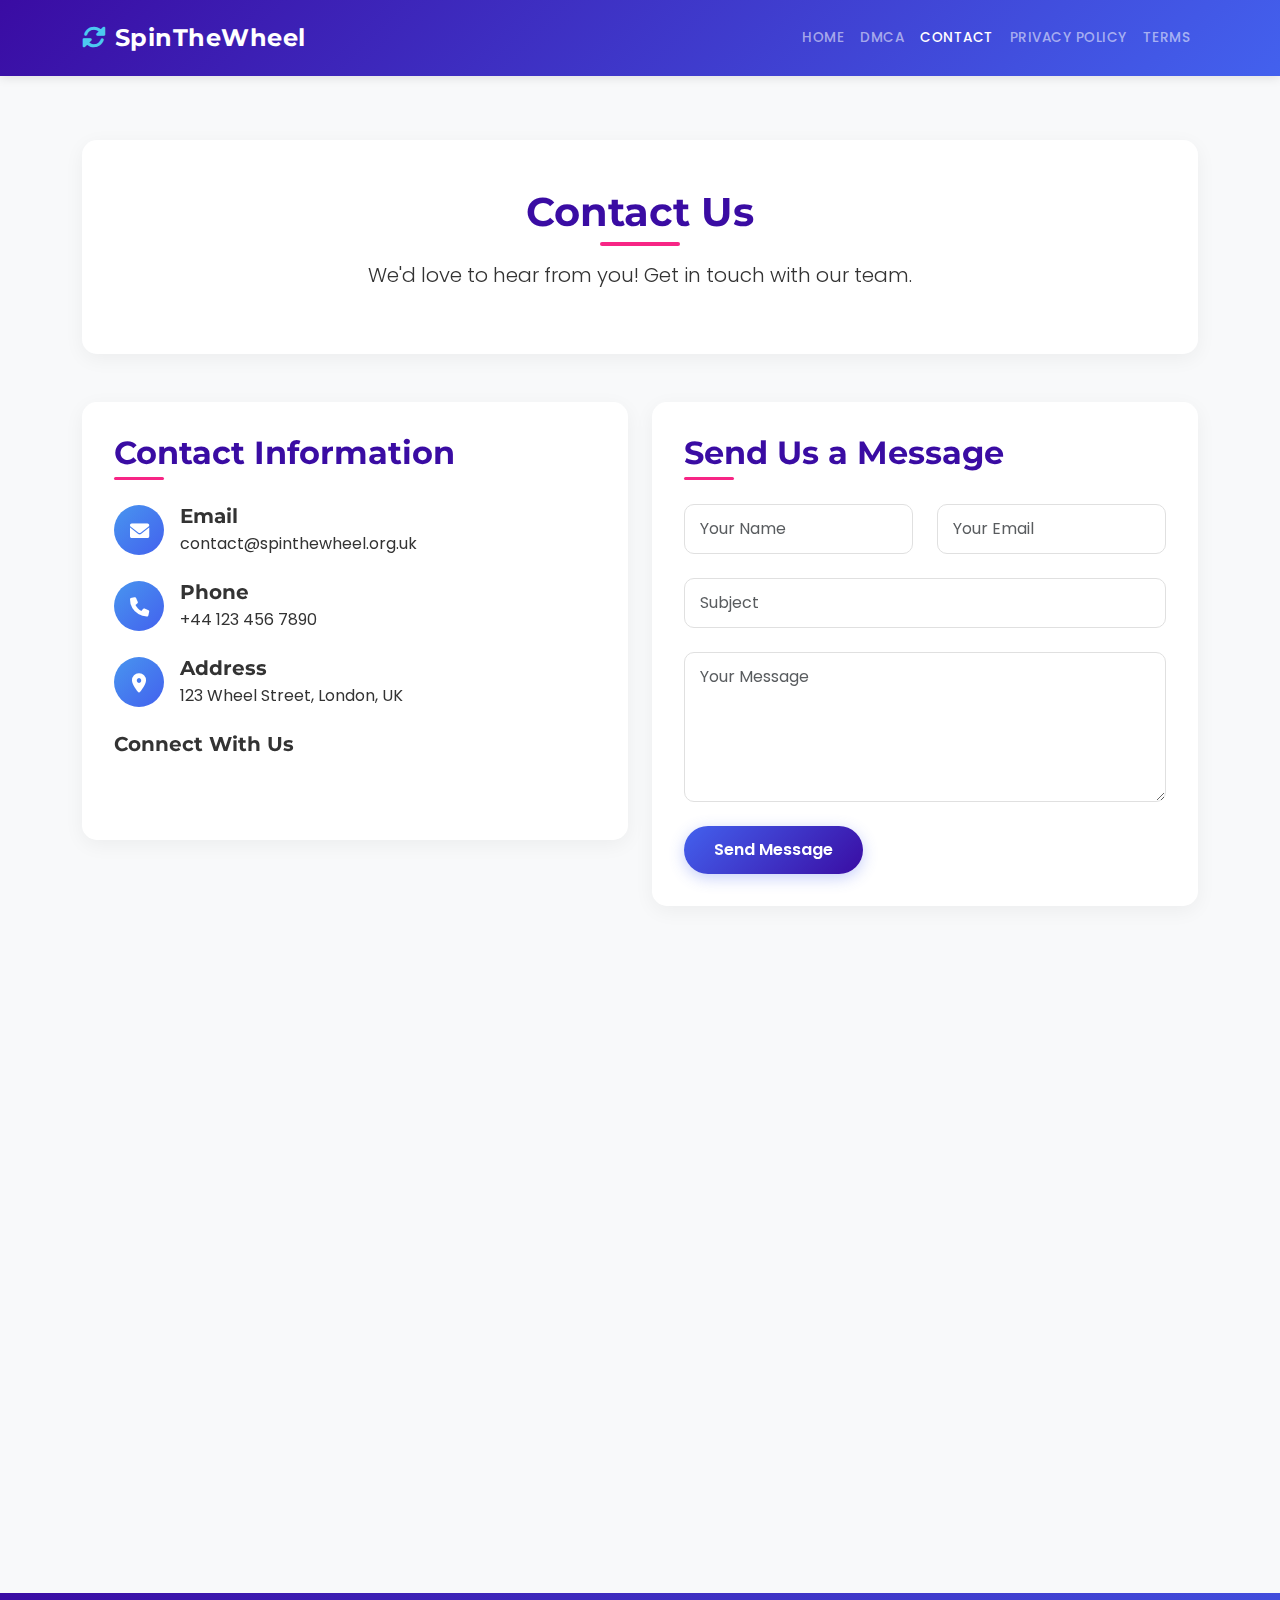
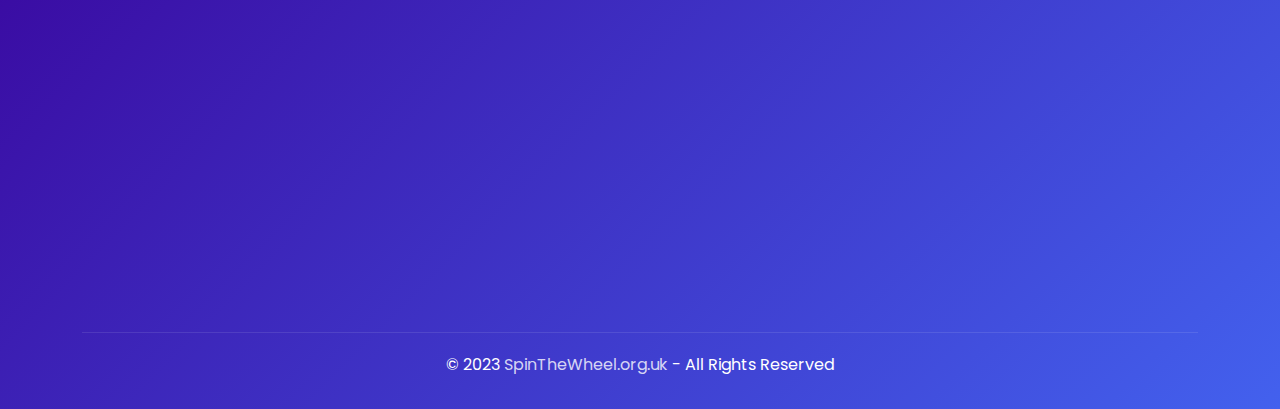
==== contact.html @ 1ef27ba3 "Commit6" ====
<!DOCTYPE html>
<html lang="en">
<head>
    <meta charset="UTF-8">
    <meta name="viewport" content="width=device-width, initial-scale=1.0">
    <title>Contact Us - SpinTheWheel</title>
    <meta name="description" content="Get in touch with the SpinTheWheel team. We're here to help with any questions or feedback you may have.">
    
    <!-- Favicon -->
    <link rel="icon" type="image/png" href="/favicon.png">
    
    <!-- Open Graph / Facebook -->
    <meta property="og:type" content="website">
    <meta property="og:url" content="https://spinthewheel.org.uk/contact">
    <meta property="og:title" content="Contact Us - SpinTheWheel">
    <meta property="og:description" content="Get in touch with the SpinTheWheel team. We're here to help with any questions or feedback you may have.">
    <meta property="og:image" content="https://spinthewheel.org.uk/wheel-preview.jpg">
    
    <!-- Google Fonts -->
    <link rel="preconnect" href="https://fonts.googleapis.com">
    <link rel="preconnect" href="https://fonts.gstatic.com" crossorigin>
    <link href="https://fonts.googleapis.com/css2?family=Montserrat:wght@400;500;600;700&family=Poppins:wght@300;400;500;600;700&display=swap" rel="stylesheet">
    
    <!-- Bootstrap CSS -->
    <link href="https://cdn.jsdelivr.net/npm/bootstrap@5.3.0-alpha1/dist/css/bootstrap.min.css" rel="stylesheet">
    
    <!-- Font Awesome for icons -->
    <link rel="stylesheet" href="https://cdnjs.cloudflare.com/ajax/libs/font-awesome/6.0.0/css/all.min.css">
    
    <!-- AOS Animation Library -->
    <link href="https://unpkg.com/aos@2.3.1/dist/aos.css" rel="stylesheet">
    
    <style>
        :root {
            --primary-color: #4361ee;
            --primary-light: #4895ef;
            --primary-dark: #3a0ca3;
            --secondary-color: #4cc9f0;
            --accent-color: #f72585;
            --light-color: #f8f9fa;
            --dark-color: #212529;
            --gray-color: #6c757d;
            --success-color: #4CAF50;
        }
        
        body {
            font-family: 'Poppins', sans-serif;
            display: flex;
            flex-direction: column;
            min-height: 100vh;
            color: #333;
            background-color: #f8f9fa;
        }
        
        h1, h2, h3, h4, h5, h6, .navbar-brand {
            font-family: 'Montserrat', sans-serif;
            font-weight: 700;
        }
        
        .navbar {
            box-shadow: 0 2px 10px rgba(0,0,0,0.1);
            padding: 15px 0;
            background: linear-gradient(135deg, var(--primary-dark), var(--primary-color));
        }
        
        .navbar-brand {
            font-weight: 700;
            font-size: 1.5rem;
            letter-spacing: 0.5px;
        }
        
        .navbar-brand .wheel-icon {
            color: var(--secondary-color);
            margin-right: 8px;
        }
        
        .nav-link {
            font-weight: 500;
            text-transform: uppercase;
            font-size: 0.85rem;
            letter-spacing: 0.5px;
            padding: 0.5rem 1rem;
            transition: all 0.3s ease;
        }
        
        .nav-link:hover {
            color: var(--secondary-color) !important;
        }
        
        .main-content {
            flex: 1;
            padding: 4rem 0;
        }
        
        .page-header {
            background: linear-gradient(rgba(255,255,255,0.9), rgba(255,255,255,0.9)), 
                        url('https://images.unsplash.com/photo-1553481187-be93c21490a9?ixlib=rb-1.2.1&auto=format&fit=crop&w=1350&q=80');
            background-size: cover;
            background-position: center;
            padding: 3rem 0;
            border-radius: 15px;
            box-shadow: 0 5px 20px rgba(0,0,0,0.05);
            margin-bottom: 3rem;
            text-align: center;
        }
        
        .page-title {
            color: var(--primary-dark);
            margin-bottom: 1.5rem;
            font-weight: 700;
            position: relative;
            display: inline-block;
        }
        
        .page-title:after {
            content: '';
            position: absolute;
            bottom: -10px;
            left: 50%;
            transform: translateX(-50%);
            width: 80px;
            height: 4px;
            background: var(--accent-color);
            border-radius: 2px;
        }
        
        .content-section {
            background-color: white;
            border-radius: 15px;
            box-shadow: 0 5px 20px rgba(0,0,0,0.05);
            padding: 2rem;
            margin-bottom: 2rem;
        }
        
        .content-section h2 {
            color: var(--primary-dark);
            margin-bottom: 1.5rem;
            position: relative;
            padding-bottom: 0.5rem;
        }
        
        .content-section h2:after {
            content: '';
            position: absolute;
            bottom: 0;
            left: 0;
            width: 50px;
            height: 3px;
            background: var(--accent-color);
            border-radius: 2px;
        }
        
        .contact-info-item {
            display: flex;
            align-items: center;
            margin-bottom: 1.5rem;
        }
        
        .contact-icon {
            width: 50px;
            height: 50px;
            display: flex;
            align-items: center;
            justify-content: center;
            background: linear-gradient(135deg, var(--primary-light), var(--primary-color));
            color: white;
            border-radius: 50%;
            margin-right: 1rem;
            font-size: 1.2rem;
        }
        
        .contact-form .form-control {
            border: 1px solid #e0e0e0;
            border-radius: 10px;
            padding: 12px 15px;
            margin-bottom: 1.5rem;
            transition: all 0.3s ease;
        }
        
        .contact-form .form-control:focus {
            border-color: var(--primary-light);
            box-shadow: 0 0 0 3px rgba(67, 97, 238, 0.1);
        }
        
        .contact-form textarea.form-control {
            min-height: 150px;
            resize: vertical;
        }
        
        .btn-submit {
            background: linear-gradient(135deg, var(--primary-color), var(--primary-dark));
            color: white;
            border: none;
            padding: 12px 30px;
            font-weight: 600;
            border-radius: 50px;
            cursor: pointer;
            transition: all 0.3s ease;
            box-shadow: 0 4px 15px rgba(67, 97, 238, 0.3);
        }
        
        .btn-submit:hover {
            transform: translateY(-3px);
            box-shadow: 0 6px 20px rgba(67, 97, 238, 0.4);
        }
        
        .footer {
            background: linear-gradient(135deg, var(--primary-dark), var(--primary-color));
            color: white;
            padding: 4rem 0 2rem;
            margin-top: 4rem;
        }
        
        .footer h5 {
            color: white;
            font-weight: 600;
            margin-bottom: 1.5rem;
            position: relative;
            display: inline-block;
        }
        
        .footer h5:after {
            content: '';
            position: absolute;
            bottom: -8px;
            left: 0;
            width: 40px;
            height: 3px;
            background: var(--secondary-color);
            border-radius: 2px;
        }
        
        .footer a {
            color: rgba(255,255,255,0.8);
            text-decoration: none;
            transition: all 0.3s ease;
        }
        
        .footer a:hover {
            color: var(--secondary-color);
            text-decoration: none;
        }
        
        .footer-links {
            list-style: none;
            padding: 0;
        }
        
        .footer-links li {
            margin-bottom: 0.8rem;
            transition: all 0.3s ease;
        }
        
        .footer-links li:hover {
            transform: translateX(5px);
        }
        
        .social-icons a {
            display: inline-block;
            margin-right: 15px;
            font-size: 1.5rem;
            color: rgba(255,255,255,0.7);
            transition: all 0.3s ease;
        }
        
        .social-icons a:hover {
            color: var(--secondary-color);
            transform: translateY(-3px);
        }
        
        .footer-bottom {
            border-top: 1px solid rgba(255,255,255,0.1);
            padding-top: 20px;
            margin-top: 40px;
        }
        
        @media (max-width: 768px) {
            .page-title {
                font-size: 1.8rem;
            }
            
            .main-content {
                padding: 2rem 0;
            }
            
            .page-header {
                padding: 2rem 0;
            }
        }
    </style>
</head>
<body>
    <!-- Header with Navigation -->
    <header>
        <nav class="navbar navbar-expand-lg navbar-dark">
            <div class="container">
                <a class="navbar-brand" href="/">
                    <i class="fas fa-sync-alt fa-spin wheel-icon"></i>SpinTheWheel
                </a>
                <button class="navbar-toggler" type="button" data-bs-toggle="collapse" data-bs-target="#navbarNav" aria-controls="navbarNav" aria-expanded="false" aria-label="Toggle navigation">
                    <span class="navbar-toggler-icon"></span>
                </button>
                <div class="collapse navbar-collapse" id="navbarNav">
                    <ul class="navbar-nav ms-auto">
                        <li class="nav-item">
                            <a class="nav-link" href="/">Home</a>
                        </li>
                        <li class="nav-item">
                            <a class="nav-link" href="/dmca.html">DMCA</a>
                        </li>
                        <li class="nav-item">
                            <a class="nav-link active" href="/contact.html">Contact</a>
                        </li>
                        <li class="nav-item">
                            <a class="nav-link" href="/policy.html">Privacy Policy</a>
                        </li>
                        <li class="nav-item">
                            <a class="nav-link" href="/terms.html">Terms</a>
                        </li>
                    </ul>
                </div>
            </div>
        </nav>
    </header>

    <!-- Main Content -->
    <main class="main-content">
        <div class="container">
            <div class="page-header" data-aos="fade-up">
                <h1 class="page-title">Contact Us</h1>
                <p class="lead">We'd love to hear from you! Get in touch with our team.</p>
            </div>
            
            <div class="row">
                <div class="col-lg-6 mb-4" data-aos="fade-up">
                    <div class="content-section">
                        <h2>Contact Information</h2>
                        
                        <div class="contact-info-item">
                            <div class="contact-icon">
                                <i class="fas fa-envelope"></i>
                            </div>
                            <div class="contact-details">
                                <h5 class="mb-1">Email</h5>
                                <p class="mb-0">contact@spinthewheel.org.uk</p>
                            </div>
                        </div>
                        
                        <div class="contact-info-item">
                            <div class="contact-icon">
                                <i class="fas fa-phone"></i>
                            </div>
                            <div class="contact-details">
                                <h5 class="mb-1">Phone</h5>
                                <p class="mb-0">+44 123 456 7890</p>
                            </div>
                        </div>
                        
                        <div class="contact-info-item">
                            <div class="contact-icon">
                                <i class="fas fa-map-marker-alt"></i>
                            </div>
                            <div class="contact-details">
                                <h5 class="mb-1">Address</h5>
                                <p class="mb-0">123 Wheel Street, London, UK</p>
                            </div>
                        </div>
                        
                        <div class="mt-4">
                            <h5>Connect With Us</h5>
                            <div class="social-icons mt-3">
                                <a href="#"><i class="fab fa-facebook"></i></a>
                                <a href="#"><i class="fab fa-twitter"></i></a>
                                <a href="#"><i class="fab fa-instagram"></i></a>
                                <a href="#"><i class="fab fa-pinterest"></i></a>
                            </div>
                        </div>
                    </div>
                </div>
                
                <div class="col-lg-6" data-aos="fade-up" data-aos-delay="100">
                    <div class="content-section">
                        <h2>Send Us a Message</h2>
                        <form class="contact-form">
                            <div class="row">
                                <div class="col-md-6">
                                    <input type="text" class="form-control" placeholder="Your Name" required>
                                </div>
                                <div class="col-md-6">
                                    <input type="email" class="form-control" placeholder="Your Email" required>
                                </div>
                            </div>
                            <input type="text" class="form-control" placeholder="Subject">
                            <textarea class="form-control" placeholder="Your Message" required></textarea>
                            <button type="submit" class="btn-submit">Send Message</button>
                        </form>
                    </div>
                </div>
            </div>
            
            <div class="content-section mt-4" data-aos="fade-up" data-aos-delay="200">
                <h2>Frequently Asked Questions</h2>
                <div class="accordion" id="faqAccordion">
                    <div class="accordion-item">
                        <h2 class="accordion-header" id="headingOne">
                            <button class="accordion-button" type="button" data-bs-toggle="collapse" data-bs-target="#collapseOne" aria-expanded="true" aria-controls="collapseOne">
                                How does the Spin the Wheel tool work?
                            </button>
                        </h2>
                        <div id="collapseOne" class="accordion-collapse collapse show" aria-labelledby="headingOne" data-bs-parent="#faqAccordion">
                            <div class="accordion-body">
                                Our Spin the Wheel tool uses a random algorithm to select an option from your list. Simply enter your options, click the spin button, and let fate decide! The wheel will spin and gradually slow down until it stops on a random selection.
                            </div>
                        </div>
                    </div>
                    <div class="accordion-item">
                        <h2 class="accordion-header" id="headingTwo">
                            <button class="accordion-button collapsed" type="button" data-bs-toggle="collapse" data-bs-target="#collapseTwo" aria-expanded="false" aria-controls="collapseTwo">
                                Is SpinTheWheel free to use?
                            </button>
                        </h2>
                        <div id="collapseTwo" class="accordion-collapse collapse" aria-labelledby="headingTwo" data-bs-parent="#faqAccordion">
                            <div class="accordion-body">
                                Yes! SpinTheWheel is completely free to use. We offer all our basic wheel features at no cost. We may introduce premium features in the future, but our core functionality will always remain free.
                            </div>
                        </div>
                    </div>
                    <div class="accordion-item">
                        <h2 class="accordion-header" id="headingThree">
                            <button class="accordion-button collapsed" type="button" data-bs-toggle="collapse" data-bs-target="#collapseThree" aria-expanded="false" aria-controls="collapseThree">
                                Can I save my wheel configurations?
                            </button>
                        </h2>
                        <div id="collapseThree" class="accordion-collapse collapse" aria-labelledby="headingThree" data-bs-parent="#faqAccordion">
                            <div class="accordion-body">
                                Currently, wheel configurations are saved in your browser's local storage. We're working on a feature to allow users to create accounts and save multiple wheel configurations across devices.
                            </div>
                        </div>
                    </div>
                </div>
            </div>
        </div>
    </main>

    <!-- Footer -->
    <footer class="footer">
        <div class="container">
            <div class="row">
                <div class="col-lg-4 col-md-6 mb-4 mb-md-0" data-aos="fade-up">
                    <h5>About SpinTheWheel</h5>
                    <p>A fun and easy way to make random decisions. Let fate decide your next move with our interactive spinning wheel!</p>
                    <div class="social-icons">
                        <a href="#"><i class="fab fa-facebook"></i></a>
                        <a href="#"><i class="fab fa-twitter"></i></a>
                        <a href="#"><i class="fab fa-instagram"></i></a>
                        <a href="#"><i class="fab fa-pinterest"></i></a>
                    </div>
                </div>
                <div class="col-lg-4 col-md-6 mb-4 mb-md-0" data-aos="fade-up" data-aos-delay="100">
                    <h5>Quick Links</h5>
                    <ul class="footer-links">
                        <li><a href="/"><i class="fas fa-chevron-right me-2"></i>Home</a></li>
                        <li><a href="/dmca.html"><i class="fas fa-chevron-right me-2"></i>DMCA</a></li>
                        <li><a href="/contact.html"><i class="fas fa-chevron-right me-2"></i>Contact Us</a></li>
                        <li><a href="/policy.html"><i class="fas fa-chevron-right me-2"></i>Privacy Policy</a></li>
                        <li><a href="/terms.html"><i class="fas fa-chevron-right me-2"></i>Terms of Service</a></li>
                    </ul>
                </div>
                <div class="col-lg-4 col-md-12" data-aos="fade-up" data-aos-delay="200">
                    <h5>Contact Us</h5>
                    <address>
                        <p><i class="fas fa-envelope me-2"></i> contact@spinthewheel.org.uk</p>
                        <p><i class="fas fa-map-marker-alt me-2"></i> London, United Kingdom</p>
                        <p><i class="fas fa-phone me-2"></i> +44 123 456 7890</p>
                    </address>
                </div>
            </div>
            <div class="footer-bottom">
                <div class="row">
                    <div class="col-md-12 text-center">
                        <p class="mb-0">&copy; 2023 <a href="https://spinthewheel.org.uk/">SpinTheWheel.org.uk</a> - All Rights Reserved</p>
                    </div>
                </div>
            </div>
        </div>
    </footer>

    <!-- Bootstrap JS Bundle with Popper -->
    <script src="https://cdn.jsdelivr.net/npm/bootstrap@5.3.0-alpha1/dist/js/bootstrap.bundle.min.js"></script>
    
    <!-- AOS Animation Library -->
    <script src="https://unpkg.com/aos@2.3.1/dist/aos.js"></script>

    <script>
        document.addEventListener('DOMContentLoaded', function() {
            // Initialize AOS animations
            AOS.init({
                duration: 800,
                easing: 'ease-in-out',
                once: true
            });
        });
    </script>
</body>
</html>
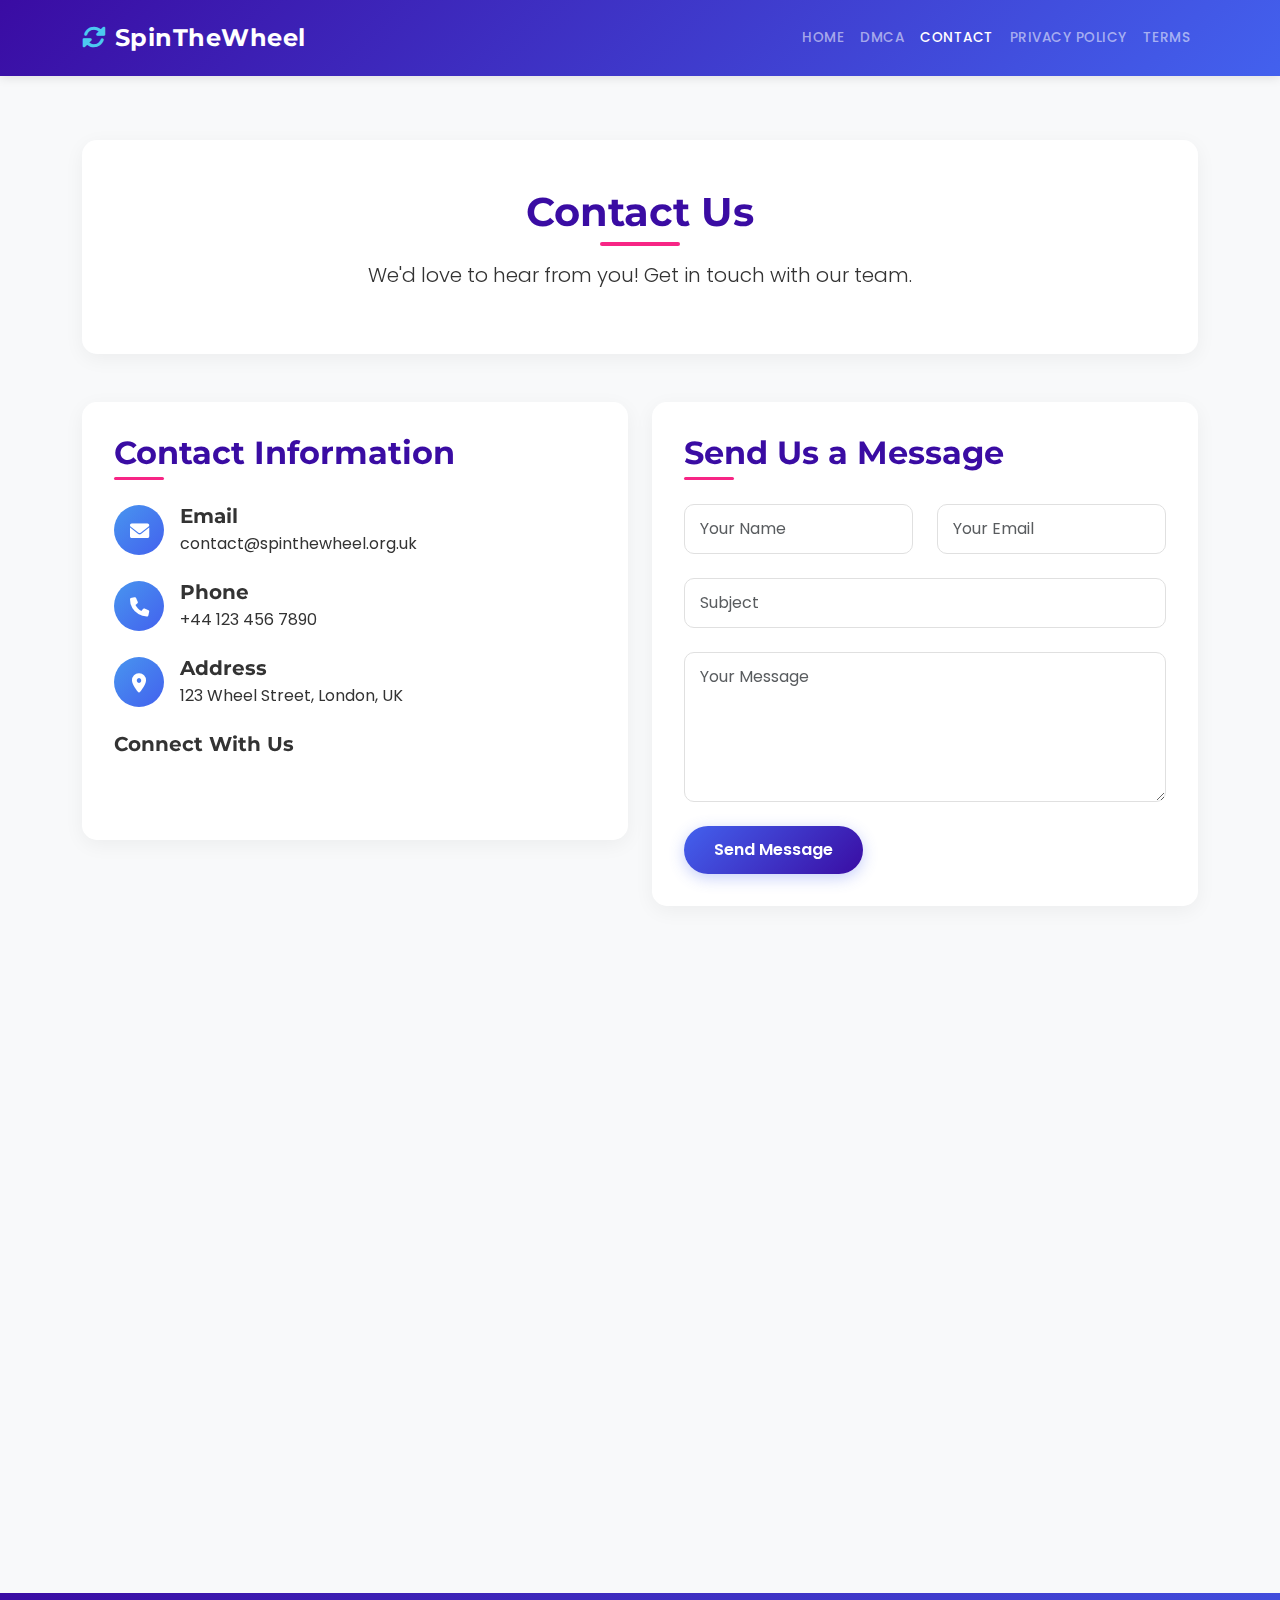
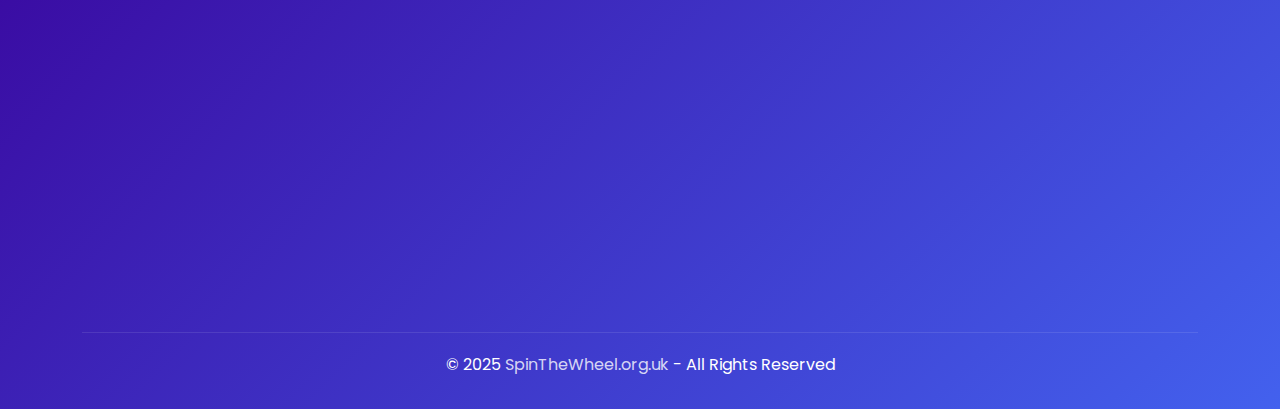
==== commit b2b446d3: "comiit22" ====
--- a/contact.html
+++ b/contact.html
@@ -7,14 +7,13 @@
     <meta name="description" content="Get in touch with the SpinTheWheel team. We're here to help with any questions or feedback you may have.">
     
     <!-- Favicon -->
-    <link rel="icon" type="image/png" href="/favicon.png">
+    <link rel="icon" type="image/png" href="favicon.png">
     
     <!-- Open Graph / Facebook -->
     <meta property="og:type" content="website">
-    <meta property="og:url" content="https://spinthewheel.org.uk/contact">
+    <meta property="og:url" content="https://udaynath03.github.io/spin-the-wheel.github.io/contact.html">
     <meta property="og:title" content="Contact Us - SpinTheWheel">
     <meta property="og:description" content="Get in touch with the SpinTheWheel team. We're here to help with any questions or feedback you may have.">
-    <meta property="og:image" content="https://spinthewheel.org.uk/wheel-preview.jpg">
     
     <!-- Google Fonts -->
     <link rel="preconnect" href="https://fonts.googleapis.com">
@@ -294,7 +293,7 @@
     <header>
         <nav class="navbar navbar-expand-lg navbar-dark">
             <div class="container">
-                <a class="navbar-brand" href="/">
+                <a class="navbar-brand" href="https://udaynath03.github.io/spin-the-wheel.github.io/">
                     <i class="fas fa-sync-alt fa-spin wheel-icon"></i>SpinTheWheel
                 </a>
                 <button class="navbar-toggler" type="button" data-bs-toggle="collapse" data-bs-target="#navbarNav" aria-controls="navbarNav" aria-expanded="false" aria-label="Toggle navigation">
@@ -303,19 +302,19 @@
                 <div class="collapse navbar-collapse" id="navbarNav">
                     <ul class="navbar-nav ms-auto">
                         <li class="nav-item">
-                            <a class="nav-link" href="/">Home</a>
+                            <a class="nav-link" href="https://udaynath03.github.io/spin-the-wheel.github.io/">Home</a>
                         </li>
                         <li class="nav-item">
-                            <a class="nav-link" href="/dmca.html">DMCA</a>
+                            <a class="nav-link" href="dmca.html">DMCA</a>
                         </li>
                         <li class="nav-item">
-                            <a class="nav-link active" href="/contact.html">Contact</a>
+                            <a class="nav-link active" href="contact.html">Contact</a>
                         </li>
                         <li class="nav-item">
-                            <a class="nav-link" href="/policy.html">Privacy Policy</a>
+                            <a class="nav-link" href="policy.html">Privacy Policy</a>
                         </li>
                         <li class="nav-item">
-                            <a class="nav-link" href="/terms.html">Terms</a>
+                            <a class="nav-link" href="terms.html">Terms</a>
                         </li>
                     </ul>
                 </div>
@@ -369,10 +368,10 @@
                         <div class="mt-4">
                             <h5>Connect With Us</h5>
                             <div class="social-icons mt-3">
-                                <a href="#"><i class="fab fa-facebook"></i></a>
-                                <a href="#"><i class="fab fa-twitter"></i></a>
-                                <a href="#"><i class="fab fa-instagram"></i></a>
-                                <a href="#"><i class="fab fa-pinterest"></i></a>
+                                <a href="facebook.com"><i class="fab fa-facebook"></i></a>
+                                <a href="twitter.com"><i class="fab fa-twitter"></i></a>
+                                <a href="instagram.com"><i class="fab fa-instagram"></i></a>
+                                <a href="pinterest.com"><i class="fab fa-pinterest"></i></a>
                             </div>
                         </div>
                     </div>
@@ -450,20 +449,20 @@
                     <h5>About SpinTheWheel</h5>
                     <p>A fun and easy way to make random decisions. Let fate decide your next move with our interactive spinning wheel!</p>
                     <div class="social-icons">
-                        <a href="#"><i class="fab fa-facebook"></i></a>
-                        <a href="#"><i class="fab fa-twitter"></i></a>
-                        <a href="#"><i class="fab fa-instagram"></i></a>
-                        <a href="#"><i class="fab fa-pinterest"></i></a>
+                        <a href="facebook.com"><i class="fab fa-facebook"></i></a>
+                        <a href="twitter.com"><i class="fab fa-twitter"></i></a>
+                        <a href="instagram.com"><i class="fab fa-instagram"></i></a>
+                        <a href="pinterest.com"><i class="fab fa-pinterest"></i></a>
                     </div>
                 </div>
                 <div class="col-lg-4 col-md-6 mb-4 mb-md-0" data-aos="fade-up" data-aos-delay="100">
                     <h5>Quick Links</h5>
                     <ul class="footer-links">
-                        <li><a href="/"><i class="fas fa-chevron-right me-2"></i>Home</a></li>
-                        <li><a href="/dmca.html"><i class="fas fa-chevron-right me-2"></i>DMCA</a></li>
-                        <li><a href="/contact.html"><i class="fas fa-chevron-right me-2"></i>Contact Us</a></li>
-                        <li><a href="/policy.html"><i class="fas fa-chevron-right me-2"></i>Privacy Policy</a></li>
-                        <li><a href="/terms.html"><i class="fas fa-chevron-right me-2"></i>Terms of Service</a></li>
+                        <li><a href="https://udaynath03.github.io/spin-the-wheel.github.io/"><i class="fas fa-chevron-right me-2"></i>Home</a></li>
+                        <li><a href="dmca.html"><i class="fas fa-chevron-right me-2"></i>DMCA</a></li>
+                        <li><a href="contact.html"><i class="fas fa-chevron-right me-2"></i>Contact Us</a></li>
+                        <li><a href="policy.html"><i class="fas fa-chevron-right me-2"></i>Privacy Policy</a></li>
+                        <li><a href="terms.html"><i class="fas fa-chevron-right me-2"></i>Terms of Service</a></li>
                     </ul>
                 </div>
                 <div class="col-lg-4 col-md-12" data-aos="fade-up" data-aos-delay="200">
@@ -478,7 +477,7 @@
             <div class="footer-bottom">
                 <div class="row">
                     <div class="col-md-12 text-center">
-                        <p class="mb-0">&copy; 2023 <a href="https://spinthewheel.org.uk/">SpinTheWheel.org.uk</a> - All Rights Reserved</p>
+                        <p class="mb-0">&copy; 2025 <a href="https://spinthewheel.org.uk/">SpinTheWheel.org.uk</a> - All Rights Reserved</p>
                     </div>
                 </div>
             </div>
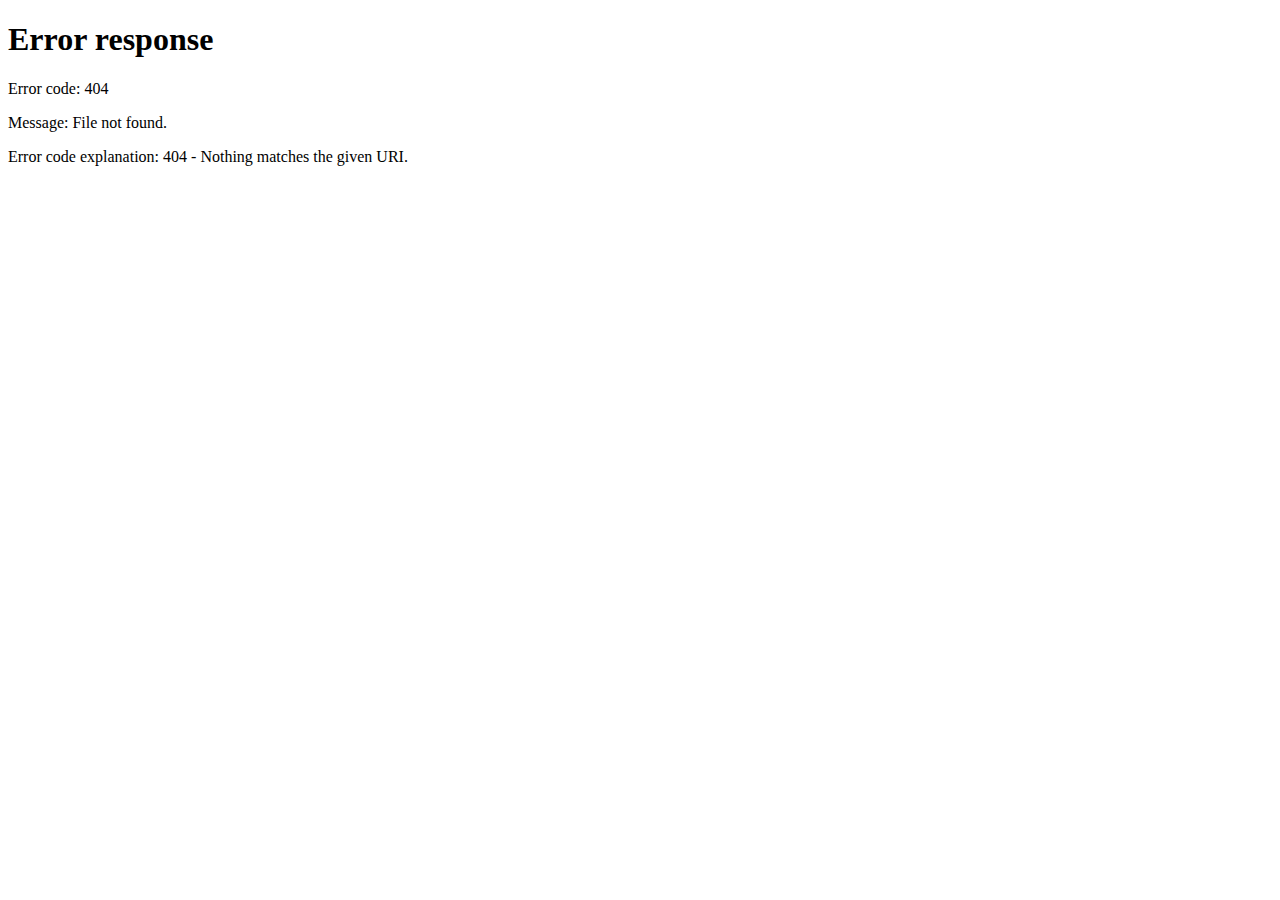
==== commit a803130e: "Update contact.html" ====
--- a/contact.html
+++ b/contact.html
@@ -28,6 +28,13 @@
     
     <!-- AOS Animation Library -->
     <link href="https://unpkg.com/aos@2.3.1/dist/aos.css" rel="stylesheet">
+
+    <script>
+   if (window.location.pathname.endsWith(".html")) {
+       window.location.href = window.location.pathname.replace(".html", "");
+   }
+</script>
+
     
     <style>
         :root {
@@ -501,4 +508,4 @@
         });
     </script>
 </body>
-</html>+</html>
